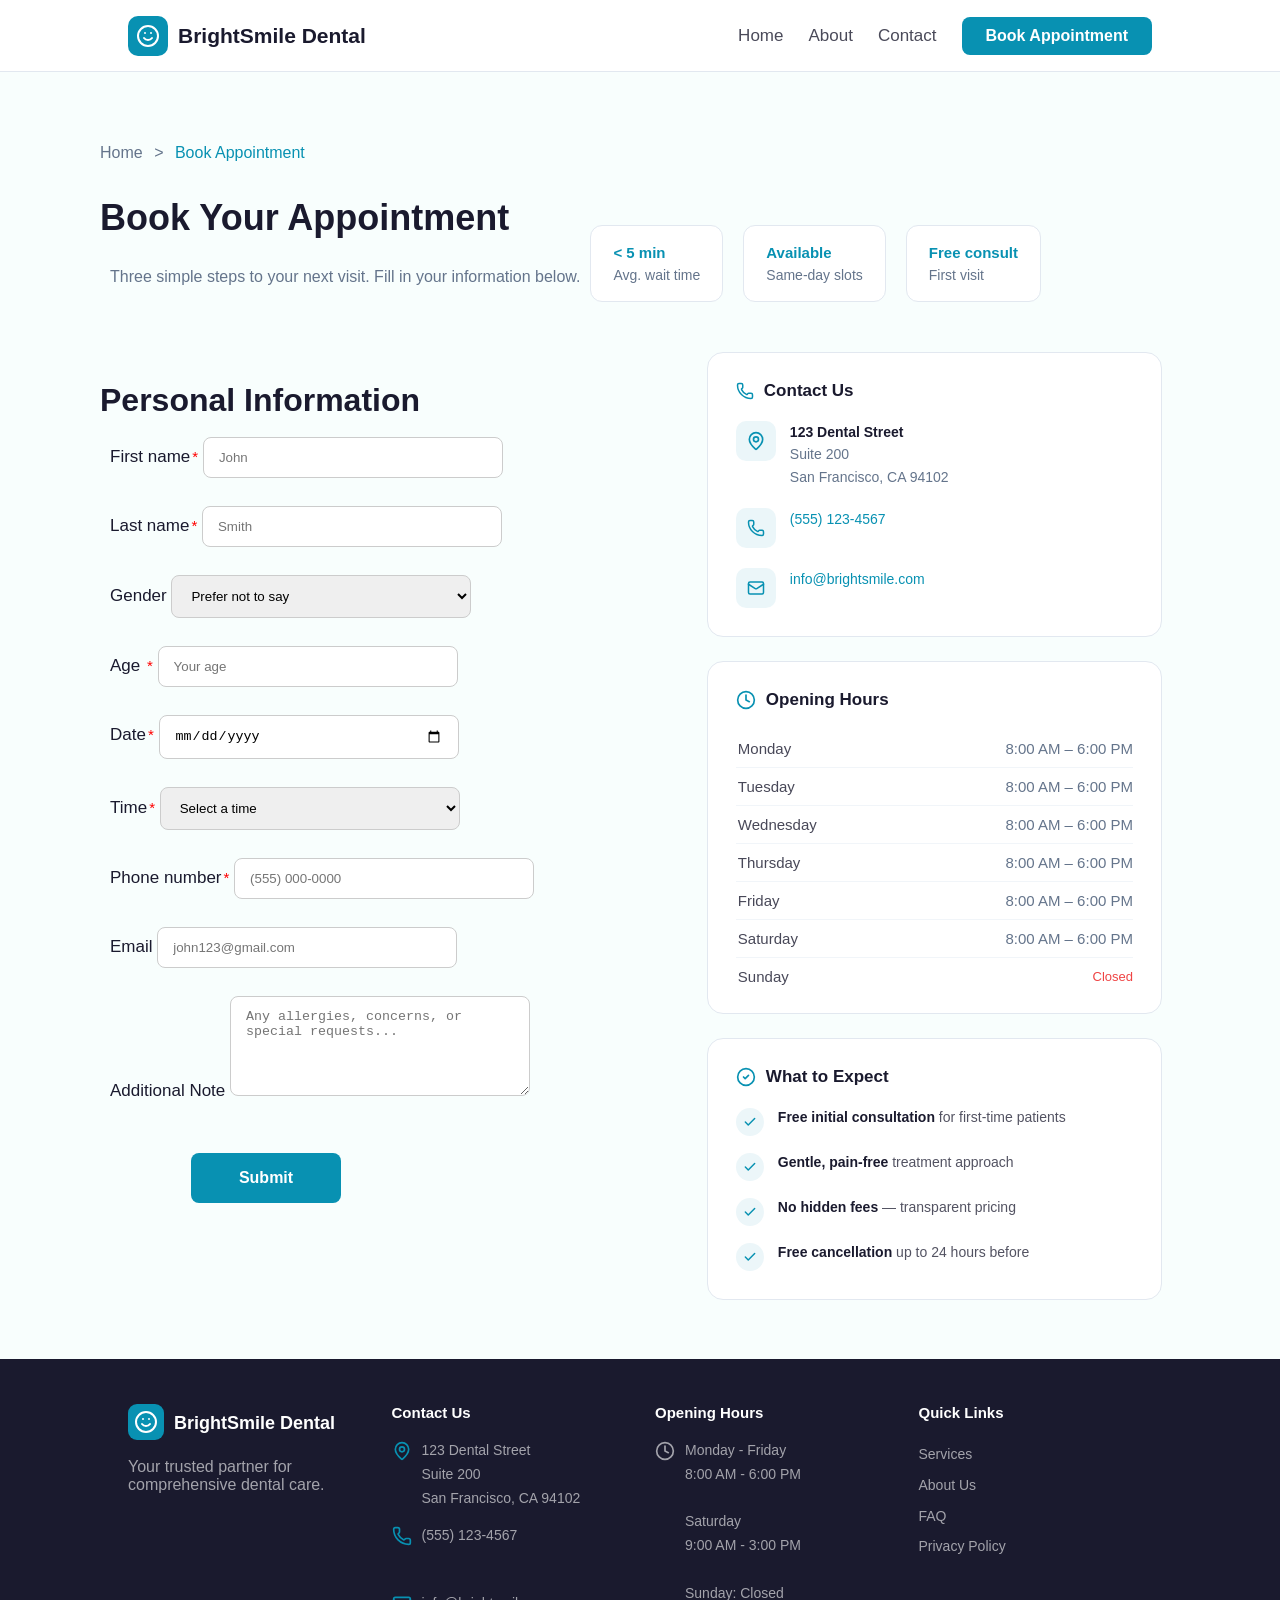
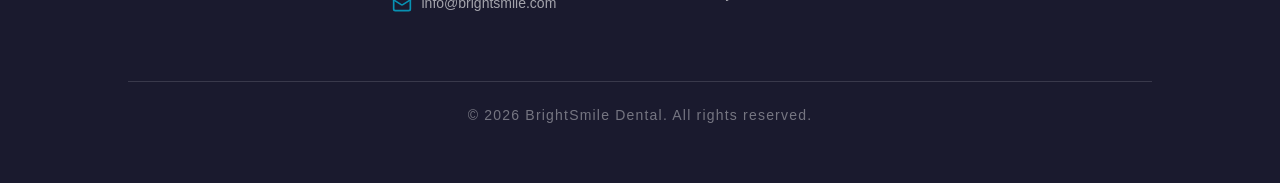
==== booking.html @ d310afef "Update booking.html" ====
<!DOCTYPE html>
<html lang="en">

<head>
    <meta charset="UTF-8">
    <meta name="viewport" content="width=device-width, initial-scale=1.0">
    <title>Dental clinic booking</title>
    <link rel="stylesheet" href="booking.css">
</head>

<body>

    <div class="midsection">
        <nav>
            <div class="bsdi">
                <svg xmlns="http://www.w3.org/2000/svg" viewBox="0 0 24 24" fill="none" stroke="currentColor"
                    stroke-width="2" stroke-linecap="round" stroke-linejoin="round" class="lucide-smile">
                    <circle cx="12" cy="12" r="10" />
                    <path d="M8 14s1.5 2 4 2 4-2 4-2" />
                    <line x1="9" x2="9.01" y1="9" y2="9" />
                    <line x1="15" x2="15.01" y1="9" y2="9" />
                </svg>
                <a href="#" class="bsd">BrightSmile Dental</a>
            </div>
            <button class="hamburger" onclick="toggleMenu()">
                <span></span>
                <span></span>
                <span></span>
            </button>
            <span class="rest" id="navLinks">
                <a href="index.html">Home</a>
                <a href="#footer">About</a>
                <a href="contact.html">Contact</a>
                <a href="booking.html"><button class="ba">Book Appointment</button></a>
            </span>
        </nav>

        <div class="current">
            <a href="index.html">Home</a>
            <span style="font-size: 16px; padding: 0 5px; color: rgba(100, 116, 139, 1);"> ></span>
            <span style="color: rgba(8, 145, 178, 1); font-weight: 500; font-size: 16px;">Book Appointment</span>
        </div>

        <div class="top">
            <div class="topb">
                <h1>Book Your Appointment</h1>
                <p>Three simple steps to your next visit. Fill in your information below.</p>
            </div>
            <div class="benefits">
                <div class="bi">
                    <div class="highlights">
                        < 5 min</div>
                            Avg. wait time
                    </div>
                    <div class="bi">
                        <div class="highlights">Available</div>
                        Same-day slots
                    </div>
                    <div class="bi">
                        <div class="highlights">Free consult</div>
                        First visit
                    </div>
                </div>
            </div>

            <div class="grid">
                <div class="forms">
                    <form action="https://api.web3forms.com/submit" method="POST">
                      <input type="hidden" name="access_key" value="92627dc8-d3bb-4d92-828b-9713c12c6e9e">
                        <h1>Personal Information</h1>
                        <p>
                            <label type="name" for="Name">First name<span style="color: red;">*</span></label>
                            <input type="text" id="Name" name="Name" placeholder="John">
                        </p>
                        <p>
                            <label type="surname" for="surname">Last name<span style="color: red;">*</span></label>
                            <input type="text" id="surname" name="surname" placeholder="Smith">
                        </p>
                        <p><label>Gender</label>
                            <select name="gender">
                                <option value="">Prefer not to say</option>
                                <option value="male">Male</option>
                                <option value="female">Female</option>
                            </select>
                        </p>
                        <p>
                            <label>Age <span style="color: red;">*</span></label>
                            <input type="number" name="age" min="1" max="120" placeholder="Your age">
                        </p>
                        <p>
                            <label for="Date">Date<span style="color: red;">*</span></label>
                            <input type="date" id="date" name="date" placeholder="Daveson">
                        </p>

                        <p>
                            <label for="Time">Time<span style="color: red;">*</span></label>
                            <select id="time" name="time">
                                <option value="" disabled selected>Select a time</option>
                                <option value="08:00">08:00 AM</option>
                                <option value="08:30">08:30 AM</option>
                                <option value="09:00">09:00 AM</option>
                                <option value="09:30">09:30 AM</option>
                                <option value="10:00">10:00 AM</option>
                                <option value="10:30">10:30 AM</option>
                                <option value="11:00">11:00 AM</option>
                                <option value="11:30">11:30 AM</option>
                                <option value="12:00">12:00 PM</option>
                                <option value="12:30">12:30 PM</option>
                                <option value="13:00">01:00 PM</option>
                                <option value="13:30">01:30 PM</option>
                                <option value="14:00">02:00 PM</option>
                                <option value="14:30">02:30 PM</option>
                                <option value="15:00">03:00 PM</option>
                                <option value="15:30">03:30 PM</option>
                                <option value="16:00">04:00 PM</option>
                                <option value="16:30">04:30 PM</option>
                                <option value="17:00">05:00 PM</option>
                                <option value="17:30">05:30 PM</option>
                                <option value="18:00">06:00 PM</option>
                                <option value="18:30">06:30 PM</option>
                            </select>
                        </p>

                        <p>
                            <label type="number" for="number">Phone number<span style="color: red;">*</span></label>
                            <input type="number" id="number" name="number" placeholder="(555) 000-0000">
                        </p>
                        <p>
                            <label type="email" for="email">Email</label>
                            <input type="email" id="email" name="email" placeholder="john123@gmail.com">
                        </p>
                        <p>
                            <label for="Additional" class="additional">Additional Note</label>
                            <textarea name="Message" id="Additional" name="Additional"
                                placeholder="Any allergies, concerns, or special requests..."></textarea>
                        </p>
                        <div class="button-container">
                            <button class="submit">Submit</button>
                        </div>
                    </form>
                </div>
                <div class="sidebar">
                <div class="sidebar-card">
                    <div class="sidebar-title">
                        <svg width="18" height="18" viewBox="0 0 24 24" fill="none" stroke="currentColor"
                                stroke-width="2" stroke-linecap="round" stroke-linejoin="round">
                                <path d="M13.832 16.568a1 1 0 0 0 1.213-.303l.355-.465A2 2 0 0 1 17 15h3a2 2 0 0 1 2 2v3a2 2 0 0 1-2 2A18 18 0 0 1 2 4a2 2 0 0 1 2-2h3a2 2 0 0 1 2 2v3a2 2 0 0 1-.8 1.6l-.468.351a1 1 0 0 0-.292 1.233 14 14 0 0 0 6.392 6.384" />
                            </svg>
                        Contact Us
                    </div>
                    <div class="contact-item">
                        <div class="contact-icon">
                           <svg xmlns="http://www.w3.org/2000/svg" width="20" height="20"
                                viewBox="0 0 24 24" fill="none" stroke="#0891B2" stroke-width="2" stroke-linecap="round"
                                stroke-linejoin="round" class="lucide lucide-map-pin-icon lucide-map-pin">
                                <path
                                    d="M20 10c0 4.993-5.539 10.193-7.399 11.799a1 1 0 0 1-1.202 0C9.539 20.193 4 14.993 4 10a8 8 0 0 1 16 0" />
                                <circle cx="12" cy="10" r="3" />
                            </svg>
                        </div>
                        <div class="contact-text">
                            <strong>123 Dental Street</strong><br>
                            Suite 200<br>
                            San Francisco, CA 94102
                        </div>
                    </div>
                    <div class="contact-item">
                        <div class="contact-icon">
                            <svg width="18" height="18" viewBox="0 0 24 24" fill="none" stroke="currentColor"
                                stroke-width="2" stroke-linecap="round" stroke-linejoin="round">
                                <path d="M13.832 16.568a1 1 0 0 0 1.213-.303l.355-.465A2 2 0 0 1 17 15h3a2 2 0 0 1 2 2v3a2 2 0 0 1-2 2A18 18 0 0 1 2 4a2 2 0 0 1 2-2h3a2 2 0 0 1 2 2v3a2 2 0 0 1-.8 1.6l-.468.351a1 1 0 0 0-.292 1.233 14 14 0 0 0 6.392 6.384" />
                            </svg>
                        </div>
                        <div class="contact-text">
                            <a href="tel:5551234567">(555) 123-4567</a>
                        </div>
                    </div>
                    <div class="contact-item">
                        <div class="contact-icon">
                            <svg width="18" height="18" viewBox="0 0 24 24" fill="none" stroke="currentColor"
                                stroke-width="2" stroke-linecap="round" stroke-linejoin="round">
                                <path d="m22 7-8.991 5.727a2 2 0 0 1-2.009 0L2 7" />
                                <rect x="2" y="4" width="20" height="16" rx="2" />
                            </svg>
                        </div>
                        <div class="contact-text">
                            <a href="mailto:info@brightsmile.com">info@brightsmile.com</a>
                        </div>
                    </div>
                </div>

                    <div class="sidebar-card">
                        <div class="sidebar-title">
                            <svg width="20" height="20" viewBox="0 0 24 24" fill="none" stroke="currentColor"
                                stroke-width="2" stroke-linecap="round" stroke-linejoin="round">
                                <circle cx="12" cy="12" r="10" />
                                <path d="M12 6v6l4 2" />
                            </svg>
                            Opening Hours
                        </div>
                        <div class="hours-row">
                            <span class="hours-day">Monday</span>
                            <span class="hours-time">8:00 AM – 6:00 PM</span>
                        </div>
                        <div class="hours-row">
                            <span class="hours-day">Tuesday</span>
                            <span class="hours-time">8:00 AM – 6:00 PM</span>
                        </div>
                        <div class="hours-row">
                            <span class="hours-day">Wednesday</span>
                            <span class="hours-time">8:00 AM – 6:00 PM</span>
                        </div>
                        <div class="hours-row">
                            <span class="hours-day">Thursday</span>
                            <span class="hours-time">8:00 AM – 6:00 PM</span>
                        </div>
                        <div class="hours-row">
                            <span class="hours-day">Friday</span>
                            <span class="hours-time">8:00 AM – 6:00 PM</span>
                        </div>
                        <div class="hours-row">
                            <span class="hours-day">Saturday</span>
                            <span class="hours-time">8:00 AM – 6:00 PM</span>
                        </div>
                        <div class="hours-row">
                            <span class="hours-day">Sunday</span>
                            <span class="hours-closed">Closed</span>
                        </div>
                    </div>
                    <div class="sidebar-card">
                        <div class="sidebar-title">
                            <svg width="20" height="20" viewBox="0 0 24 24" fill="none" stroke="currentColor"
                                stroke-width="2" stroke-linecap="round" stroke-linejoin="round">
                                <path d="M12 22c5.523 0 10-4.477 10-10S17.523 2 12 2 2 6.477 2 12s4.477 10 10 10z" />
                                <path d="m9 12 2 2 4-4" />
                            </svg>
                            What to Expect
                        </div>
                        <div class="expect-item">
                            <div class="expect-icon">
                                <svg width="14" height="14" viewBox="0 0 24 24" fill="none" stroke="currentColor"
                                    stroke-width="2.5" stroke-linecap="round" stroke-linejoin="round">
                                    <path d="M20 6 9 17l-5-5" />
                                </svg>
                            </div>
                            <span class="expect-text"><strong>Free initial consultation</strong> for first-time
                                patients</span>
                        </div>
                        <div class="expect-item">
                            <div class="expect-icon">
                                <svg width="14" height="14" viewBox="0 0 24 24" fill="none" stroke="currentColor"
                                    stroke-width="2.5" stroke-linecap="round" stroke-linejoin="round">
                                    <path d="M20 6 9 17l-5-5" />
                                </svg>
                            </div>
                            <span class="expect-text"><strong>Gentle, pain-free</strong> treatment approach</span>
                        </div>
                        <div class="expect-item">
                            <div class="expect-icon">
                                <svg width="14" height="14" viewBox="0 0 24 24" fill="none" stroke="currentColor"
                                    stroke-width="2.5" stroke-linecap="round" stroke-linejoin="round">
                                    <path d="M20 6 9 17l-5-5" />
                                </svg>
                            </div>
                            <span class="expect-text"><strong>No hidden fees</strong> — transparent pricing</span>
                        </div>
                        <div class="expect-item">
                            <div class="expect-icon">
                                <svg width="14" height="14" viewBox="0 0 24 24" fill="none" stroke="currentColor"
                                    stroke-width="2.5" stroke-linecap="round" stroke-linejoin="round">
                                    <path d="M20 6 9 17l-5-5" />
                                </svg>
                            </div>
                            <span class="expect-text"><strong>Free cancellation</strong> up to 24 hours
                                before</span>
                        </div>
                    </div>
                </div>
            </div>
        </div>
    </div>

      <div class="footer">

        <div class="footers">
            <div class="f1">
                <div class="footern">
                    <div class="footern1"><svg xmlns="http://www.w3.org/2000/svg" viewBox="0 0 24 24" fill="none" stroke="currentColor"
                    stroke-width="2" stroke-linecap="round" stroke-linejoin="round"
                    class="lucide lucide-smile-icon lucide-smile">
                    <circle cx="12" cy="12" r="10" />
                    <path d="M8 14s1.5 2 4 2 4-2 4-2" />
                    <line x1="9" x2="9.01" y1="9" y2="9" />
                    <line x1="15" x2="15.01" y1="9" y2="9" />
                </svg></div>
                    <div class="footern2">BrightSmile Dental</div>
                </div>
                Your trusted partner for comprehensive dental care.
            </div>
            <div class="f2">
                <div class="hfooter">Contact Us</div>
                <div class="fd">

                    <div class="map">
                        <div class="iconf"><svg xmlns="http://www.w3.org/2000/svg" width="20" height="20" viewBox="0 0 24 24" fill="none" stroke="#0891B2" stroke-width="2" stroke-linecap="round" stroke-linejoin="round" class="lucide lucide-map-pin-icon lucide-map-pin"><path d="M20 10c0 4.993-5.539 10.193-7.399 11.799a1 1 0 0 1-1.202 0C9.539 20.193 4 14.993 4 10a8 8 0 0 1 16 0"/><circle cx="12" cy="10" r="3"/></svg></div>
                        123 Dental Street <br>
                        Suite 200 <br>
                        San Francisco, CA 94102
                    </div>
                    <div class="phone">
                        <div class="iphone"><svg xmlns="http://www.w3.org/2000/svg" width="20" height="20" viewBox="0 0 24 24" fill="none" stroke="#0891B2" stroke-width="2" stroke-linecap="round" stroke-linejoin="round" class="lucide lucide-phone-icon lucide-phone"><path d="M13.832 16.568a1 1 0 0 0 1.213-.303l.355-.465A2 2 0 0 1 17 15h3a2 2 0 0 1 2 2v3a2 2 0 0 1-2 2A18 18 0 0 1 2 4a2 2 0 0 1 2-2h3a2 2 0 0 1 2 2v3a2 2 0 0 1-.8 1.6l-.468.351a1 1 0 0 0-.292 1.233 14 14 0 0 0 6.392 6.384"/></svg></div>
                        (555) 123-4567 </div>
                    <br>
                    <div class="mail">
                        <div class="imail"><svg xmlns="http://www.w3.org/2000/svg" width="20" height="20" viewBox="0 0 24 24" fill="none" stroke="#0891B2" stroke-width="2" stroke-linecap="round" stroke-linejoin="round" class="lucide lucide-mail-icon lucide-mail"><path d="m22 7-8.991 5.727a2 2 0 0 1-2.009 0L2 7"/><rect x="2" y="4" width="20" height="16" rx="2"/></svg></div>
                        info@brightsmile.com</div>
                </div>
            </div>
            <div class="f3">
                <div class="hfooter">Opening Hours</div>
                <div class="fd">
                    <div class="clock">
                        <div class="iclock"><svg xmlns="http://www.w3.org/2000/svg" width="20" height="20" viewBox="0 0 24 24" fill="none" stroke="currentColor" stroke-width="2" stroke-linecap="round" stroke-linejoin="round" class="lucide lucide-clock-icon lucide-clock"><circle cx="12" cy="12" r="10"/><path d="M12 6v6l4 2"/></svg></div>
                        Monday - Friday <br>
                        8:00 AM - 6:00 PM <br>
                        <br>
                        Saturday <br>
                        9:00 AM - 3:00 PM <br>
                        <br>
                        Sunday: Closed
                    </div>
                </div>
            </div>
            <div class="f4">
                <div class="hfooterd">Quick Links</div>
                <div class="fdd">
                    Services <br>
                    About Us <br>
                    FAQ <br>
                    Privacy Policy <br>
                </div>
            </div>
        </div>
        <div class="separate">© 2026 BrightSmile Dental. All rights reserved.</div>
    </div>
</body>
<script src="booking.js"></script>

</html>
---- booking.css ----
* {
    margin: 0;
    padding: 0;
    box-sizing: border-box;
}
html{
    scroll-behavior: smooth;
}
body {
    background-color: #F8FEFD;
    font-family: -apple-system, BlinkMacSystemFont, 'Segoe UI', Roboto, 'Helvetica Neue', Arial, sans-serif;
    color: rgba(26, 26, 46, 1);
}

nav {
    position: fixed;
    left: 0;
    right: 0;
    top: 0;
    z-index: 100;
    display: flex;
    justify-content: space-between;
    align-items: center;
    height: 8vh;
    min-height: 64px;
    padding: 10px 10%;
    background-color: white;
    border-bottom: 1px solid #E2E8F0;
}

nav a {
    text-decoration: none;
    color: rgba(26, 26, 46, 0.793);
    font-weight: 400;
}

.bsdi {
    display: flex;
    align-items: center;
    gap: 10px;
}

.bsd {
    font-size: 21px;
    font-weight: bold;
    color: rgba(26, 26, 46, 1);
}

.lucide-smile {
    background-color: rgba(8, 145, 178, 1);
    color: white;
    height: 40px;
    width: 40px;
    padding: 8px;
    border-radius: 25%;
    flex-shrink: 0;
}

.rest {
    display: flex;
    align-items: center;
    gap: 25px;
    font-size: 17px;
}


.ba {
    background-color: rgba(8, 145, 178, 1);
    color: white;
    border: none;
    border-radius: 8px;
    font-size: 16px;
    padding: 10px 24px;
    font-weight: 550;
    cursor: pointer;
    display: flex;
    align-items: center;
}

.hamburger {
    display: none;
    flex-direction: column;
    gap: 5px;
    background: none;
    border: none;
    cursor: pointer;
    padding: 4px;
}

.hamburger span {
    display: block;
    width: 24px;
    height: 2px;
    background: rgba(26, 26, 46, 0.793);
    border-radius: 2px;
}

.midsection {
    padding-left: 100px;
    padding-top: 16vh;
}

.current {
    padding-bottom: 35px;
}

.current a {
    color: rgba(100, 116, 139, 1);
    text-decoration: none;
    font-size: 16px;
}


.topb h1 {
    font-size: 36px;
    color: rgba(26, 26, 46, 1);
    padding-bottom: 15px;
    font-weight: 700;
}
.top{
    display: flex;
    flex-direction: row;
    padding-right: 100px;
    padding-bottom: 50px;
}
.topb p {
    color: rgba(100, 116, 139, 1);
    font-size: 16px;
    line-height: 1.6;
}

.benefits {
    display: flex;
    gap: 20px;
    margin-top: 28px;
}

.bi {
    display: flex;
    flex-direction: column;
    gap: 6px;
    color: rgba(100, 116, 139, 1);
    font-size: 14px;
    padding: 18px 22px;
    background: white;
    border: 1px solid #E2E8F0;
    border-radius: 12px;
}

.highlights {
    color: rgba(8, 145, 178, 1);
    font-weight: 700;
    font-size: 15px;
}


.sidebar {
    display: flex;
    flex-direction: column;
    gap: 24px;
}

.sidebar-card {
    background: white;
    border: 1px solid #E2E8F0;
    border-radius: 16px;
    padding: 28px;
}

.sidebar-title {
    font-size: 17px;
    font-weight: 600;
    color: rgba(26, 26, 46, 1);
    margin-bottom: 20px;
    display: flex;
    align-items: center;
    gap: 10px;
}

.sidebar-title svg {
    color: rgba(8, 145, 178, 1);
    flex-shrink: 0;
}

.contact-item {
    display: flex;
    gap: 14px;
    align-items: flex-start;
    margin-bottom: 20px;
}

.contact-item:last-child {
    margin-bottom: 0;
}

.contact-icon {
    width: 40px;
    height: 40px;
    border-radius: 10px;
    background: rgba(8, 145, 178, 0.08);
    display: flex;
    align-items: center;
    justify-content: center;
    flex-shrink: 0;
    color: rgba(8, 145, 178, 1);
}

.contact-text {
    font-size: 14px;
    color: rgba(100, 116, 139, 1);
    line-height: 1.6;
}

.contact-text strong {
    color: rgba(26, 26, 46, 1);
    font-weight: 600;
    font-size: 14px;
}

.contact-text a {
    color: rgba(8, 145, 178, 1);
    text-decoration: none;
    font-weight: 500;
}

.hours-row {
    display: flex;
    justify-content: space-between;
    align-items: center;
    padding: 10px 0;
    border-bottom: 1px solid #F1F5F9;
    font-size: 14px;
}

.hours-row:last-child {
    border-bottom: none;
    padding-bottom: 0;
}

.hours-row:first-child {
    padding-top: 0;
}

.hours-day {
    color: rgba(26, 26, 46, 0.8);
    font-weight: 500;
}

.hours-time {
    color: rgba(100, 116, 139, 1);
}

.hours-closed {
    color: #ef4444;
    font-weight: 500;
    font-size: 13px;
}

.expect-item {
    display: flex;
    gap: 12px;
    align-items: flex-start;
    margin-bottom: 16px;
}

.expect-item:last-child {
    margin-bottom: 0;
}

.expect-icon {
    width: 28px;
    height: 28px;
    border-radius: 50%;
    background: rgba(8, 145, 178, 0.08);
    display: flex;
    align-items: center;
    justify-content: center;
    flex-shrink: 0;
    margin-top: 1px;
}

.expect-icon svg {
    color: rgba(8, 145, 178, 1);
}

.expect-text {
    font-size: 14px;
    color: rgba(26, 26, 46, 0.75);
    line-height: 1.5;
}

.expect-text strong {
    color: rgba(26, 26, 46, 1);
    font-weight: 600;
}

.footer {
    background-color: rgba(26, 26, 46, 1);
    margin-top: 0px;
}

.footers {
    display: grid;
    grid-template-columns: 1fr 1fr 1fr 1fr;
    color: rgba(255, 255, 255, 0.6);
    padding: 3.5% 10%;
    gap: 30px;
}

.footern {
    display: flex;
    flex-direction: row;
    align-items: center;
    gap: 10px;
    margin-bottom: 14px;
}

.footern .lucide-smile {
    width: 36px;
    height: 36px;
    padding: 6px;
}

.footern2 {
    font-size: 18px;
    font-weight: bold;
    color: white;
}

.f1 p {
    font-size: 14px;
    line-height: 1.6;
    margin-top: 4px;
}

.hfooter {
    font-size: 15px;
    font-weight: 600;
    color: white;
    margin-bottom: 18px;
}

.hfooterd {
    font-size: 15px;
    font-weight: 600;
    color: white;
    margin-bottom: 18px;
}

.fd {
    font-size: 14px;
    line-height: 1.7;
}

.map,
.phone,
.mail,
.clock {
    display: flex;
    gap: 10px;
    align-items: flex-start;
    margin-bottom: 14px;
}

.iconf,
.iphone,
.imail,
.iclock {
    margin-top: 2px;
}

.fdd {
    font-size: 14px;
    line-height: 2.2;
}

.fdd a {
    color: rgba(255, 255, 255, 0.6);
    text-decoration: none;
    transition: color 0.2s;
}

.fdd a:hover {
    color: rgba(8, 145, 178, 1);
}

.separate {
    text-align: center;
    color: rgba(255, 255, 255, 0.4);
    margin: 0px 10%;
    border-top: 1px solid rgba(255, 255, 255, 0.138);
    padding-top: 25px;
    padding-bottom: 60px;
    letter-spacing: 1.2px;
    font-size: 14px;
}

.forms {
    padding-top: 5%;
}
p{
    padding: 10px;
    font-size: 17px;
}
/* This targets all the text, date, time, and email boxes */
input[type="text"], 
input[type="date"], 
input[type="time"], 
input[type="number"], 
input[type="email"], 
textarea {
    width: 100%;           /* Makes the boxes stretch to the container width */
    max-width: 300px;      /* Stops them from getting TOO wide on big screens */
    padding: 12px 15px;    /* Adds space inside: 12px top/bottom, 15px left/right */
    margin-top: 8px;       /* Adds a little space between the label and the box */
    border: 1px solid #ccc;
    border-radius: 8px;    /* Gives those nice soft rounded corners */
    box-sizing: border-box; /* Crucial: keeps padding from breaking the width */
}

/* Specific styling for the textarea to give it more height */
textarea {
    min-height: 100px;
    resize: vertical;      /* Allows the user to only pull it down, not sideways */
}
.grid {
    padding-right: 10%;
    display: grid;
    grid-template-columns: 2fr 1.5fr;
    padding-bottom: 5%;
}
select{
    width: 100%;           /* Makes the boxes stretch to the container width */
    max-width: 300px;      /* Stops them from getting TOO wide on big screens */
    padding: 12px 15px;    /* Adds space inside: 12px top/bottom, 15px left/right */
    margin-top: 8px;       /* Adds a little space between the label and the box */
    border: 1px solid #ccc;
    border-radius: 8px;    /* Gives those nice soft rounded corners */
    box-sizing: border-box;    
}
span {
    display: inline;       /* This is the default, but ensures it never breaks */
    margin-left: 2px;      /* Adds a tiny gap between the name and the red star */
    font-size: 15px;
}
/* for phone .button-container{
    display: flex;
    justify-content: center;
} */
.button-container{
    margin-left: 15%;
    margin-top: 7%;
    display: flex;
    align-items: center;
    padding-bottom: 30px;

}
.submit{
    width: 150px;
    height: 50px;
    background-color: rgba(8, 145, 178, 1);
    color: white;
    border: none;
    border-radius: 8px;
    font-size: 16px;
    padding: 10px 24px;
    font-weight: 550;
    cursor: pointer;
}
.success-message{
    display: none;
    position: absolute;
    top: 8vh;
    left: 0;
    right: 0;
    height: 14vh;
    background-color: #0891B2;
    padding-left: 10%;
    padding-top: 1.1%;
    font-size: 23px;
    color: rgb(255, 255, 255);
    font-weight: 600;
    line-height: 1.6;
    word-spacing: 1.4;
}
@media (max-width: 1100px) {
    .booking-grid {
        grid-template-columns: 1fr;
        padding-right: 40px;
    }

    .sidebar {
        display: grid;
        grid-template-columns: 1fr 1fr;
    }

    .midsection {
        padding-left: 40px;
    }

    .top {
        padding-right: 40px;
    }
    .grid{
        grid-template-columns: 1fr;
    }
    .top{
        display: flex;
        flex-direction: column;
        padding-bottom: 20px;
    }
}

@media (max-width: 768px) {
    .hamburger {
        display: flex;
    }

    .rest {
        display: none;
        position: absolute;
        top: 8vh;
        left: 0;
        right: 0;
        background: white;
        flex-direction: column;
        padding: 20px;
        border-bottom: 1px solid #E2E8F0;
        box-shadow: 0 4px 12px rgba(0, 0, 0, 0.05);
        gap: 16px;
    }

    .rest.open {
        display: flex;
    }

    .midsection {
        padding-left: 20px;
        padding-top: 12vh;
    }

    .top {
        padding-right: 20px;
    }

    .topb h1 {
        font-size: 26px;
    }

    .benefits {
        flex-direction: column;
    }

    .form-card {
        padding: 24px;
    }

    .sidebar {
        grid-template-columns: 1fr;
    }

    .footers {
        grid-template-columns: 1fr 1fr;
        padding: 8% 6%;
    }

    .step-label {
        display: none;
    }

    .step-line {
        margin: 0 8px;
    }
}

@media (max-width: 480px) {
    nav {
        padding: 10px 5%;
    }

    .bsd {
        font-size: 17px;
    }

    .footers {
        grid-template-columns: 1fr;
    }
}
@media (max-width: 374px) {
    .midsection {
        padding-top: 25vh;
    }
}
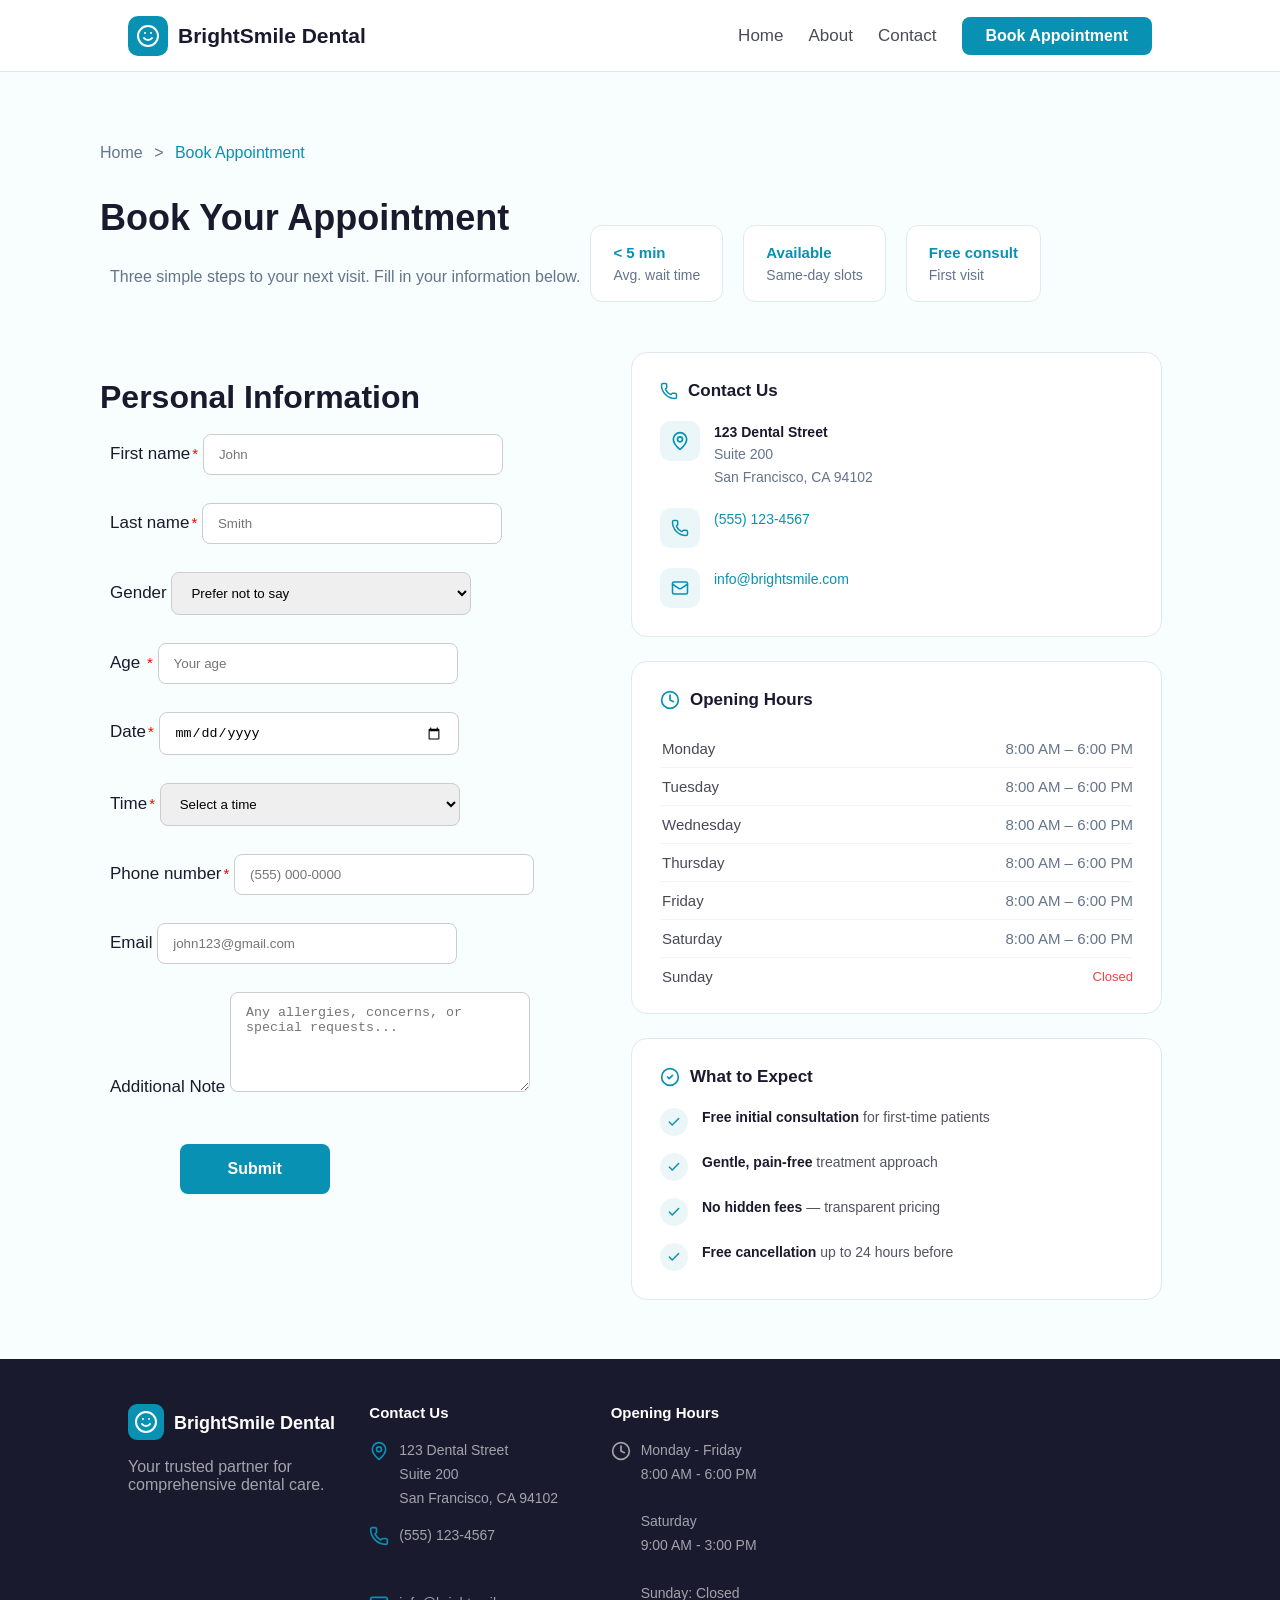
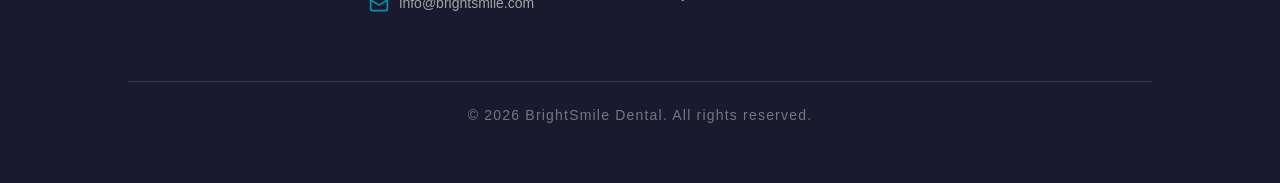
==== commit 82bc8130: "Update booking.html" ====
--- a/booking.html
+++ b/booking.html
@@ -331,14 +331,10 @@
                     </div>
                 </div>
             </div>
-            <div class="f4">
-                <div class="hfooterd">Quick Links</div>
-                <div class="fdd">
-                    Services <br>
-                    About Us <br>
-                    FAQ <br>
-                    Privacy Policy <br>
-                </div>
+            <div class="maps"><iframe
+                    src="https://www.google.com/maps/embed?pb=!1m18!1m12!1m3!1d3153.3338748750325!2d-122.4278669857624!3d37.78221459071182!2m3!1f0!2f0!3f0!3m2!1i1024!2i768!4f13.1!3m3!1m2!1s0x808580bd0b7fae2d%3A0xaad16049ae0b1ed!2sJefferson%20Square%20Park!5e0!3m2!1sen!2sbd!4v1777273277188!5m2!1sen!2sbd"
+                    style="border:0;" allowfullscreen="" loading="lazy"
+                    referrerpolicy="no-referrer-when-downgrade"></iframe>
             </div>
         </div>
         <div class="separate">© 2026 BrightSmile Dental. All rights reserved.</div>
--- a/booking.css
+++ b/booking.css
@@ -409,13 +409,13 @@
 input[type="number"], 
 input[type="email"], 
 textarea {
-    width: 100%;           /* Makes the boxes stretch to the container width */
-    max-width: 300px;      /* Stops them from getting TOO wide on big screens */
-    padding: 12px 15px;    /* Adds space inside: 12px top/bottom, 15px left/right */
-    margin-top: 8px;       /* Adds a little space between the label and the box */
+    width: 100%;     
+    max-width: 300px;      
+    padding: 12px 15px;    
+    margin-top: 8px;      
     border: 1px solid #ccc;
-    border-radius: 8px;    /* Gives those nice soft rounded corners */
-    box-sizing: border-box; /* Crucial: keeps padding from breaking the width */
+    border-radius: 8px;    
+    box-sizing: border-box;
 }
 
 /* Specific styling for the textarea to give it more height */
@@ -426,21 +426,21 @@
 .grid {
     padding-right: 10%;
     display: grid;
-    grid-template-columns: 2fr 1.5fr;
+    grid-template-columns: 2fr 2fr;
     padding-bottom: 5%;
 }
 select{
-    width: 100%;           /* Makes the boxes stretch to the container width */
-    max-width: 300px;      /* Stops them from getting TOO wide on big screens */
-    padding: 12px 15px;    /* Adds space inside: 12px top/bottom, 15px left/right */
-    margin-top: 8px;       /* Adds a little space between the label and the box */
+    width: 100%;           
+    max-width: 300px;      
+    padding: 12px 15px;    
+    margin-top: 8px;       
     border: 1px solid #ccc;
-    border-radius: 8px;    /* Gives those nice soft rounded corners */
+    border-radius: 8px;   
     box-sizing: border-box;    
 }
 span {
-    display: inline;       /* This is the default, but ensures it never breaks */
-    margin-left: 2px;      /* Adds a tiny gap between the name and the red star */
+    display: inline;       
+    margin-left: 2px;     
     font-size: 15px;
 }
 /* for phone .button-container{
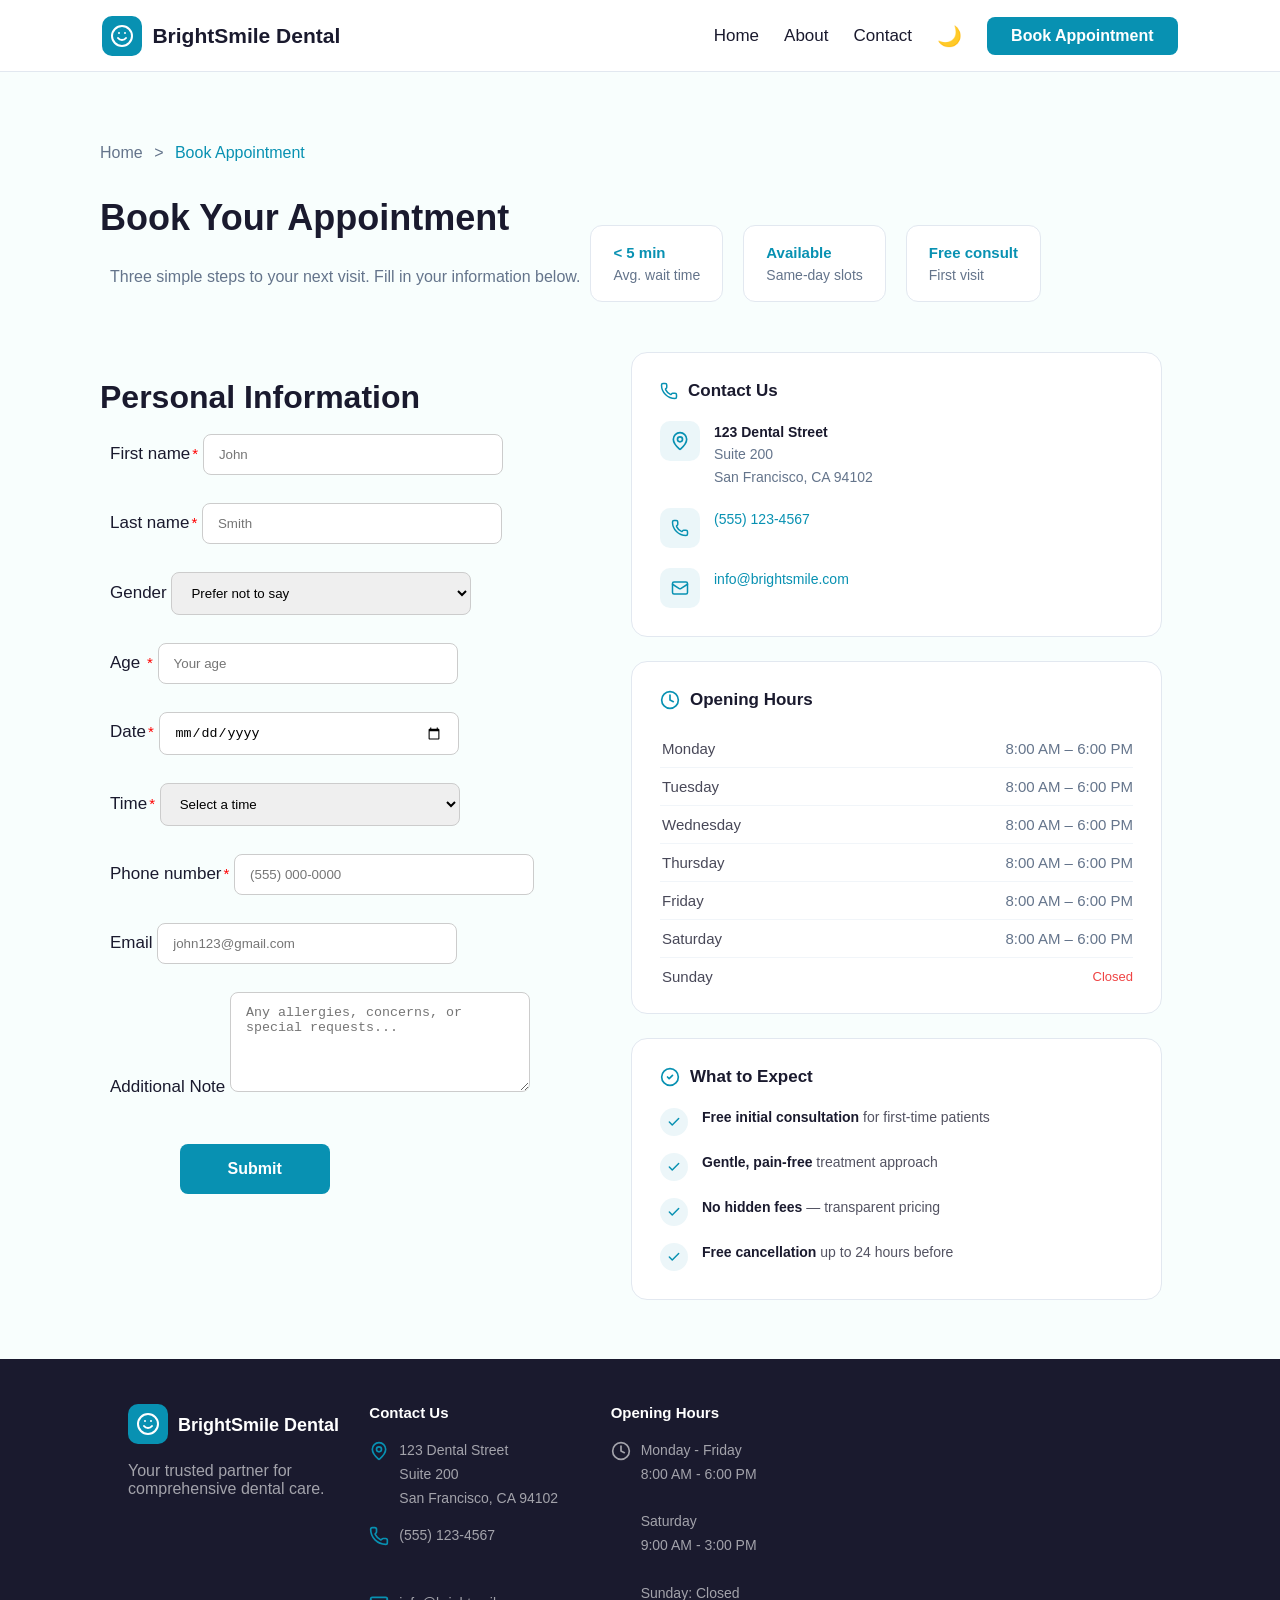
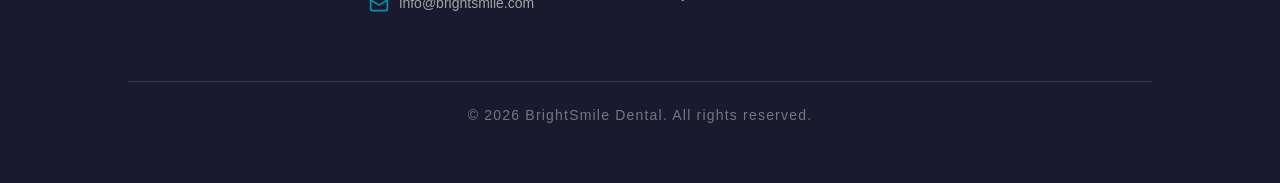
==== commit b44921a6: "Add files via upload" ====
--- a/booking.html
+++ b/booking.html
@@ -14,7 +14,8 @@
         <nav>
             <div class="bsdi">
                 <svg xmlns="http://www.w3.org/2000/svg" viewBox="0 0 24 24" fill="none" stroke="currentColor"
-                    stroke-width="2" stroke-linecap="round" stroke-linejoin="round" class="lucide-smile">
+                    stroke-width="2" stroke-linecap="round" stroke-linejoin="round"
+                    class="lucide lucide-smile-icon lucide-smile">
                     <circle cx="12" cy="12" r="10" />
                     <path d="M8 14s1.5 2 4 2 4-2 4-2" />
                     <line x1="9" x2="9.01" y1="9" y2="9" />
@@ -22,16 +23,20 @@
                 </svg>
                 <a href="#" class="bsd">BrightSmile Dental</a>
             </div>
-            <button class="hamburger" onclick="toggleMenu()">
-                <span></span>
-                <span></span>
-                <span></span>
-            </button>
-            <span class="rest" id="navLinks">
-                <a href="index.html">Home</a>
-                <a href="#footer">About</a>
-                <a href="contact.html">Contact</a>
-                <a href="booking.html"><button class="ba">Book Appointment</button></a>
+            <div class="nightmode">
+                <button class="moonphn" id="moonphn">🌙</button>
+                <button class="hamburger" onclick="toggleMenu()">
+                    <span></span>
+                    <span></span>
+                    <span></span>
+                </button>
+            </div>
+            <span class="rest">
+                <a href="index.html" class="home">Home</a>
+                <a href="#footer" class="about">About</a>
+                <a href="contact.html" class="contact">Contact</a>
+                <button id="darkToggle" class="moon" style="border: none; background:none; font-size: 20px;">🌙</button>
+                <a href="booking.html"><button class="ba" style="margin-top: 0%;">Book Appointment</button></a>
             </span>
         </nav>
 
@@ -342,4 +347,4 @@
 </body>
 <script src="booking.js"></script>
 
-</html>
+</html>
--- a/booking.css
+++ b/booking.css
@@ -1,3 +1,29 @@
+:root {
+    --bg-body: #F8FEFD;
+    --bg-nav: white;
+    --bg-bsd: rgba(26, 26, 46, 1);
+    --bg-rest: rgba(26, 26, 46, 0.793);
+    --bg-hamburger: rgba(26, 26, 46, 0.8);
+    --bg-rest: white;
+    --bd-nav: 1px solid #E2E8F0;
+    --bg-title: #1a1a2e;
+    --bg-forms:#1a1a2e;
+    --bg-h1:rgba(26, 26, 46, 1);
+}
+
+body.dark {
+    --bg-body: #182D40;
+    --bg-nav: rgba(15, 23, 42, 1);
+    --bg-bsd: white;
+    --bg-rest: white;
+    --bg-hamburger: white;
+    --bg-rest: rgba(15, 23, 42, 1);
+    --bd-nav: 1px solid #111a30;
+    --bg-title: white;
+    --bg-forms:white;
+    --bg-h1:rgb(208, 208, 208);
+}
+
 * {
     margin: 0;
     padding: 0;
@@ -7,7 +33,7 @@
     scroll-behavior: smooth;
 }
 body {
-    background-color: #F8FEFD;
+    background-color: var(--bg-body);
     font-family: -apple-system, BlinkMacSystemFont, 'Segoe UI', Roboto, 'Helvetica Neue', Arial, sans-serif;
     color: rgba(26, 26, 46, 1);
 }
@@ -22,16 +48,9 @@
     justify-content: space-between;
     align-items: center;
     height: 8vh;
-    min-height: 64px;
-    padding: 10px 10%;
-    background-color: white;
-    border-bottom: 1px solid #E2E8F0;
-}
-
-nav a {
-    text-decoration: none;
-    color: rgba(26, 26, 46, 0.793);
-    font-weight: 400;
+    padding: 10px 8%;
+    background-color: var(--bg-nav);
+    border-bottom: var(--bd-nav);
 }
 
 .bsdi {
@@ -43,10 +62,11 @@
 .bsd {
     font-size: 21px;
     font-weight: bold;
-    color: rgba(26, 26, 46, 1);
-}
-
-.lucide-smile {
+    color: var(--bg-bsd);
+    text-decoration: none;
+}
+
+.lucide.lucide-smile-icon.lucide-smile {
     background-color: rgba(8, 145, 178, 1);
     color: white;
     height: 40px;
@@ -63,6 +83,16 @@
     font-size: 17px;
 }
 
+.rest a {
+    text-decoration: none;
+    color: var(--bg-title);
+    font-weight: 400;
+    transition: color 0.3s ease;
+}
+
+.rest a:hover {
+    color: rgba(8, 145, 178, 1);
+}
 
 .ba {
     background-color: rgba(8, 145, 178, 1);
@@ -75,24 +105,39 @@
     cursor: pointer;
     display: flex;
     align-items: center;
+    white-space: nowrap;
+    transition: background-color 0.3s ease;
+}
+
+.ba:hover {
+    background-color: rgba(6, 120, 150, 1);
+}
+
+.ba a {
+    text-decoration: none;
+    color: white;
 }
 
 .hamburger {
     display: none;
     flex-direction: column;
-    gap: 5px;
     background: none;
     border: none;
     cursor: pointer;
-    padding: 4px;
+    padding: 5px;
+    gap: 6px;
 }
 
 .hamburger span {
-    display: block;
-    width: 24px;
-    height: 2px;
-    background: rgba(26, 26, 46, 0.793);
+    background-color: var(--bg-hamburger);
+    width: 25px;
+    height: 3px;
     border-radius: 2px;
+    transition: all 0.3s ease;
+}
+
+.moonphn {
+    display: none;
 }
 
 .midsection {
@@ -113,7 +158,7 @@
 
 .topb h1 {
     font-size: 36px;
-    color: rgba(26, 26, 46, 1);
+    color: var(--bg-h1);
     padding-bottom: 15px;
     font-weight: 700;
 }
@@ -320,7 +365,13 @@
     height: 36px;
     padding: 6px;
 }
-
+.maps{
+    width: 100%;
+}
+iframe{
+    height: 100%;
+    border-radius: 25px;
+}
 .footern2 {
     font-size: 18px;
     font-weight: bold;
@@ -397,10 +448,12 @@
 
 .forms {
     padding-top: 5%;
+    color: var(--bg-forms);
 }
 p{
     padding: 10px;
     font-size: 17px;
+    color: var(--bg-h1);
 }
 /* This targets all the text, date, time, and email boxes */
 input[type="text"], 
@@ -509,6 +562,9 @@
         flex-direction: column;
         padding-bottom: 20px;
     }
+    iframe{
+        height: 250px;
+    }
 }
 
 @media (max-width: 768px) {
@@ -529,10 +585,21 @@
         box-shadow: 0 4px 12px rgba(0, 0, 0, 0.05);
         gap: 16px;
     }
-
     .rest.open {
         display: flex;
-    }
+        flex-direction: column;
+        position: absolute;
+        top: calc(8vh);
+        left: 0;
+        right: 0;
+        background-color:var(--bg-rest);
+        padding: 20px 5%;
+        gap: 15px;
+        border-bottom: 1px solid #E2E8F0;
+        box-shadow: 0 10px 15px -3px rgba(0, 0, 0, 0.1);
+        z-index: 99;
+    }
+
 
     .midsection {
         padding-left: 20px;
@@ -571,6 +638,19 @@
     .step-line {
         margin: 0 8px;
     }
+    .moon{
+        display: none;
+    }
+    .moonphn{
+        display: block;
+        background: none;
+        border: none;
+    }
+    .nightmode{
+        display: flex;
+        flex-direction: row;
+        gap: 20px;
+    }
 }
 
 @media (max-width: 480px) {
@@ -590,4 +670,4 @@
     .midsection {
         padding-top: 25vh;
     }
-}
+}
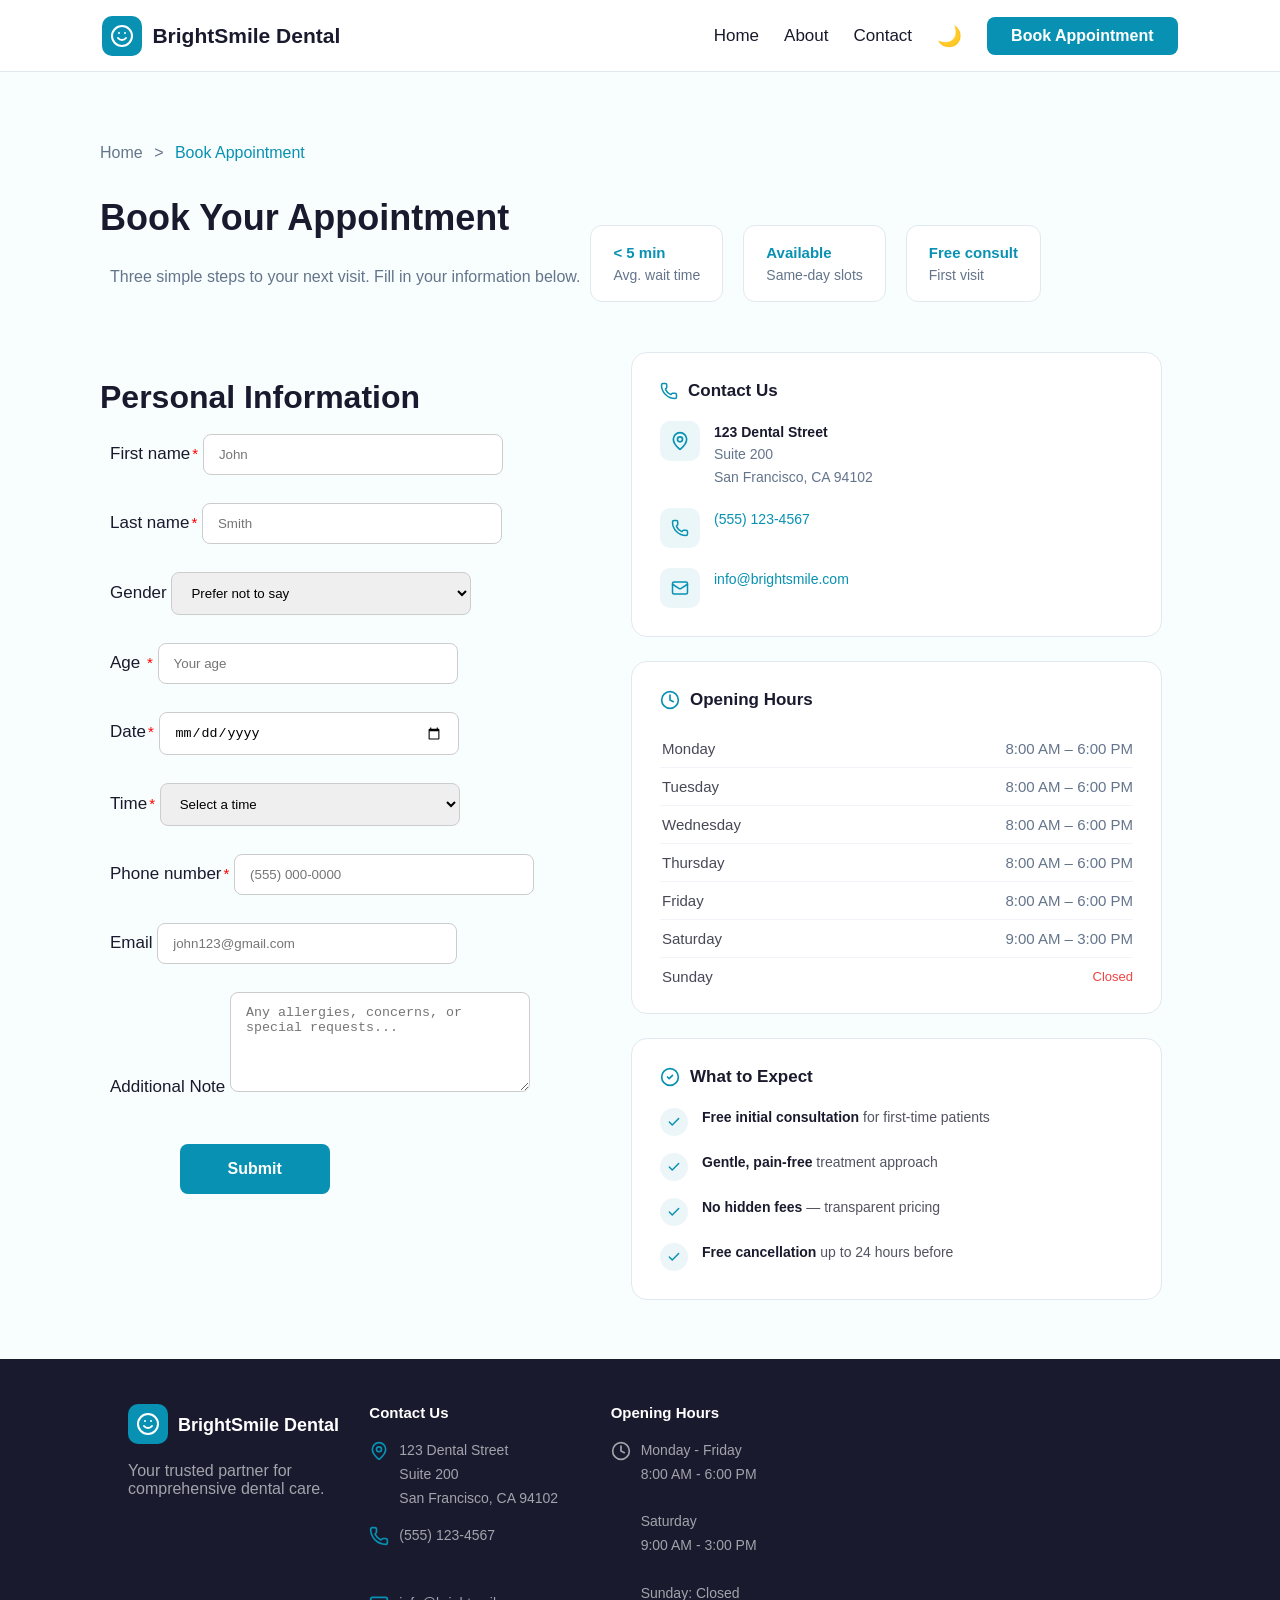
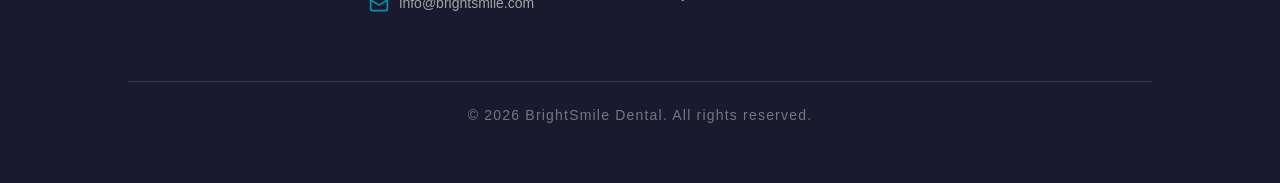
==== commit 8462cebf: "timing contradiction fixed" ====
--- a/booking.html
+++ b/booking.html
@@ -225,7 +225,7 @@
                         </div>
                         <div class="hours-row">
                             <span class="hours-day">Saturday</span>
-                            <span class="hours-time">8:00 AM – 6:00 PM</span>
+                            <span class="hours-time">9:00 AM – 3:00 PM</span>
                         </div>
                         <div class="hours-row">
                             <span class="hours-day">Sunday</span>
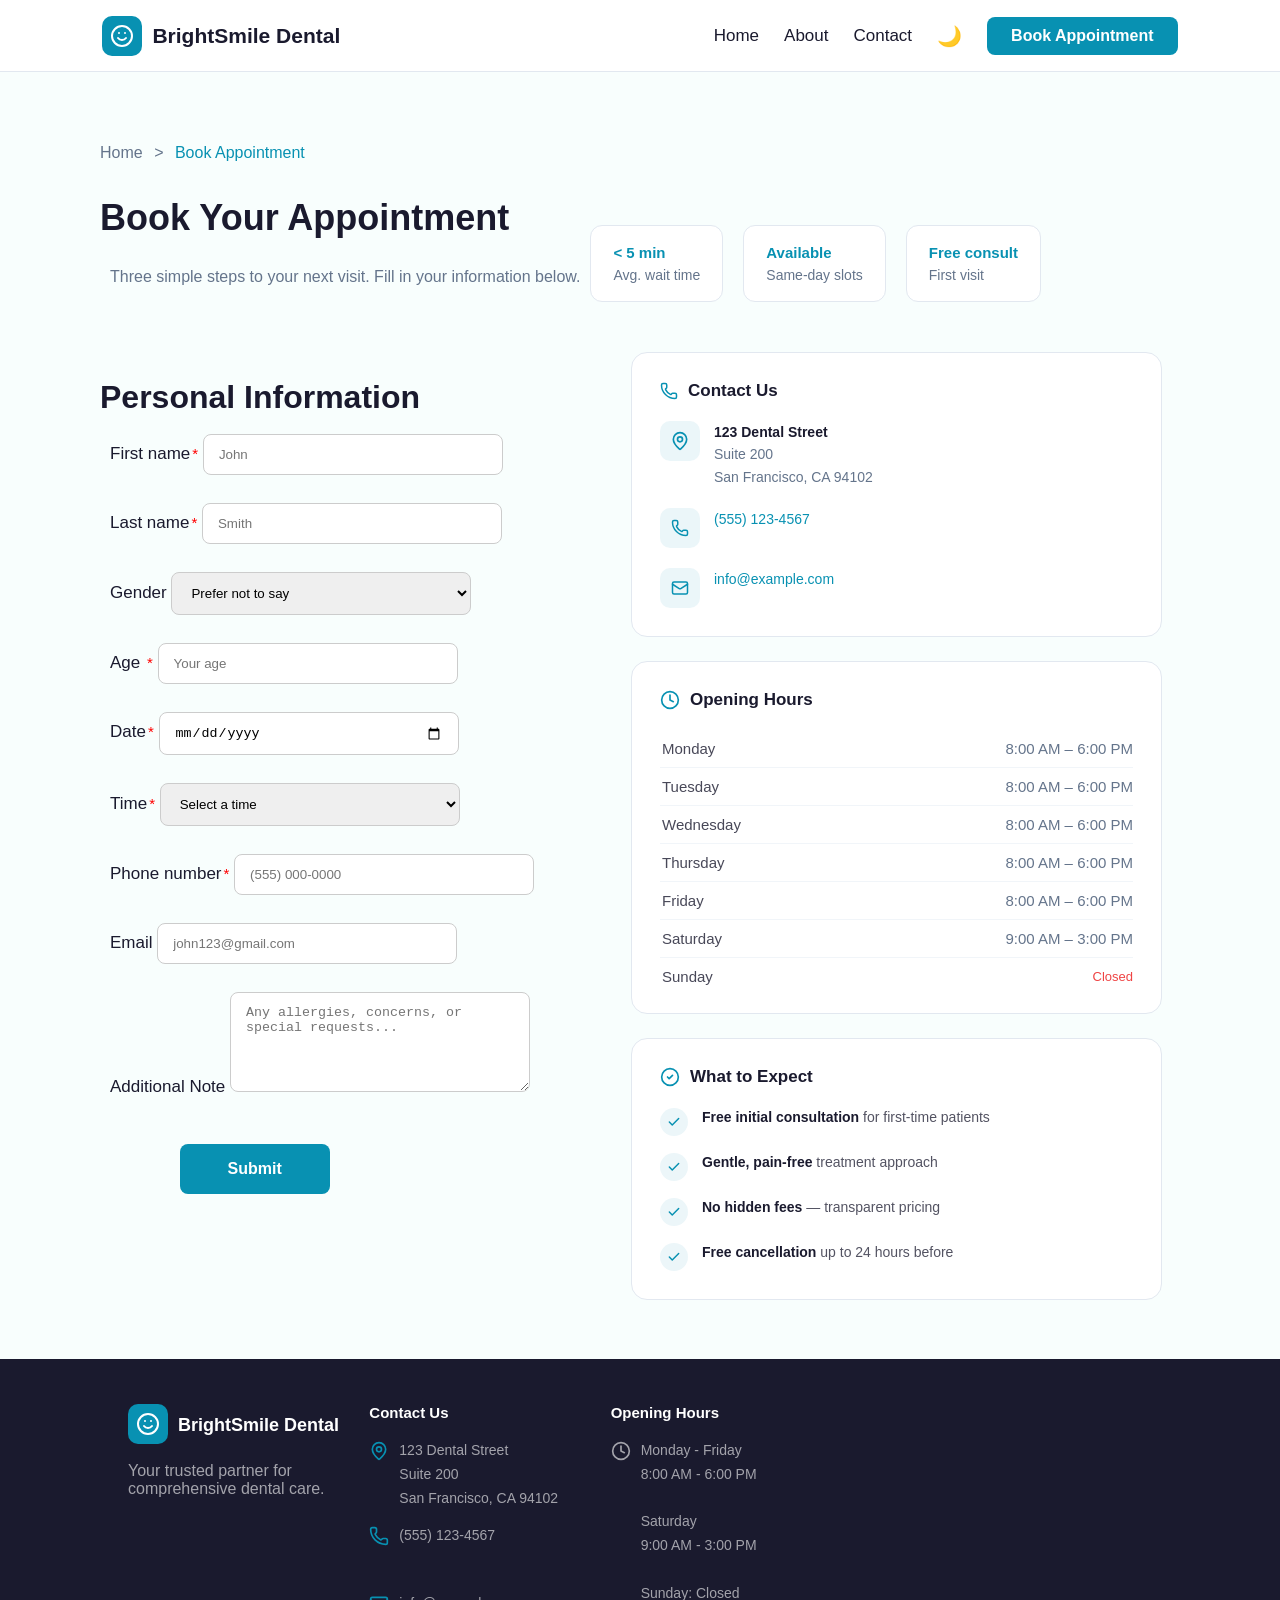
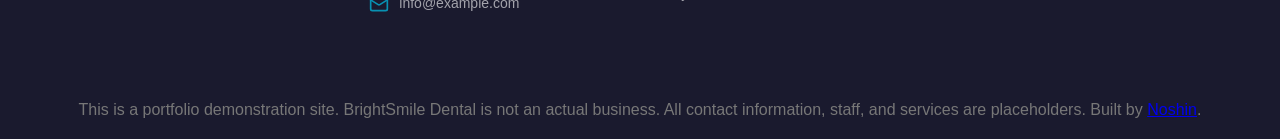
==== commit bd79f56f: "placeholders" ====
--- a/booking.html
+++ b/booking.html
@@ -189,7 +189,7 @@
                             </svg>
                         </div>
                         <div class="contact-text">
-                            <a href="mailto:info@brightsmile.com">info@brightsmile.com</a>
+                            <a href="mailto:info@example.com">info@example.com</a>
                         </div>
                     </div>
                 </div>
@@ -318,7 +318,7 @@
                     <br>
                     <div class="mail">
                         <div class="imail"><svg xmlns="http://www.w3.org/2000/svg" width="20" height="20" viewBox="0 0 24 24" fill="none" stroke="#0891B2" stroke-width="2" stroke-linecap="round" stroke-linejoin="round" class="lucide lucide-mail-icon lucide-mail"><path d="m22 7-8.991 5.727a2 2 0 0 1-2.009 0L2 7"/><rect x="2" y="4" width="20" height="16" rx="2"/></svg></div>
-                        info@brightsmile.com</div>
+                        info@example.com</div>
                 </div>
             </div>
             <div class="f3">
@@ -342,7 +342,11 @@
                     referrerpolicy="no-referrer-when-downgrade"></iframe>
             </div>
         </div>
-        <div class="separate">© 2026 BrightSmile Dental. All rights reserved.</div>
+        <div class="disclaimer" style="font-size: 16px; color: #777; text-align: center; padding: 20px;">
+        This is a portfolio demonstration site. BrightSmile Dental is not an actual business. 
+        All contact information, staff, and services are placeholders. 
+        Built by <a href="https://github.com/tnoshin">Noshin</a>.
+        </div>
     </div>
 </body>
 <script src="booking.js"></script>
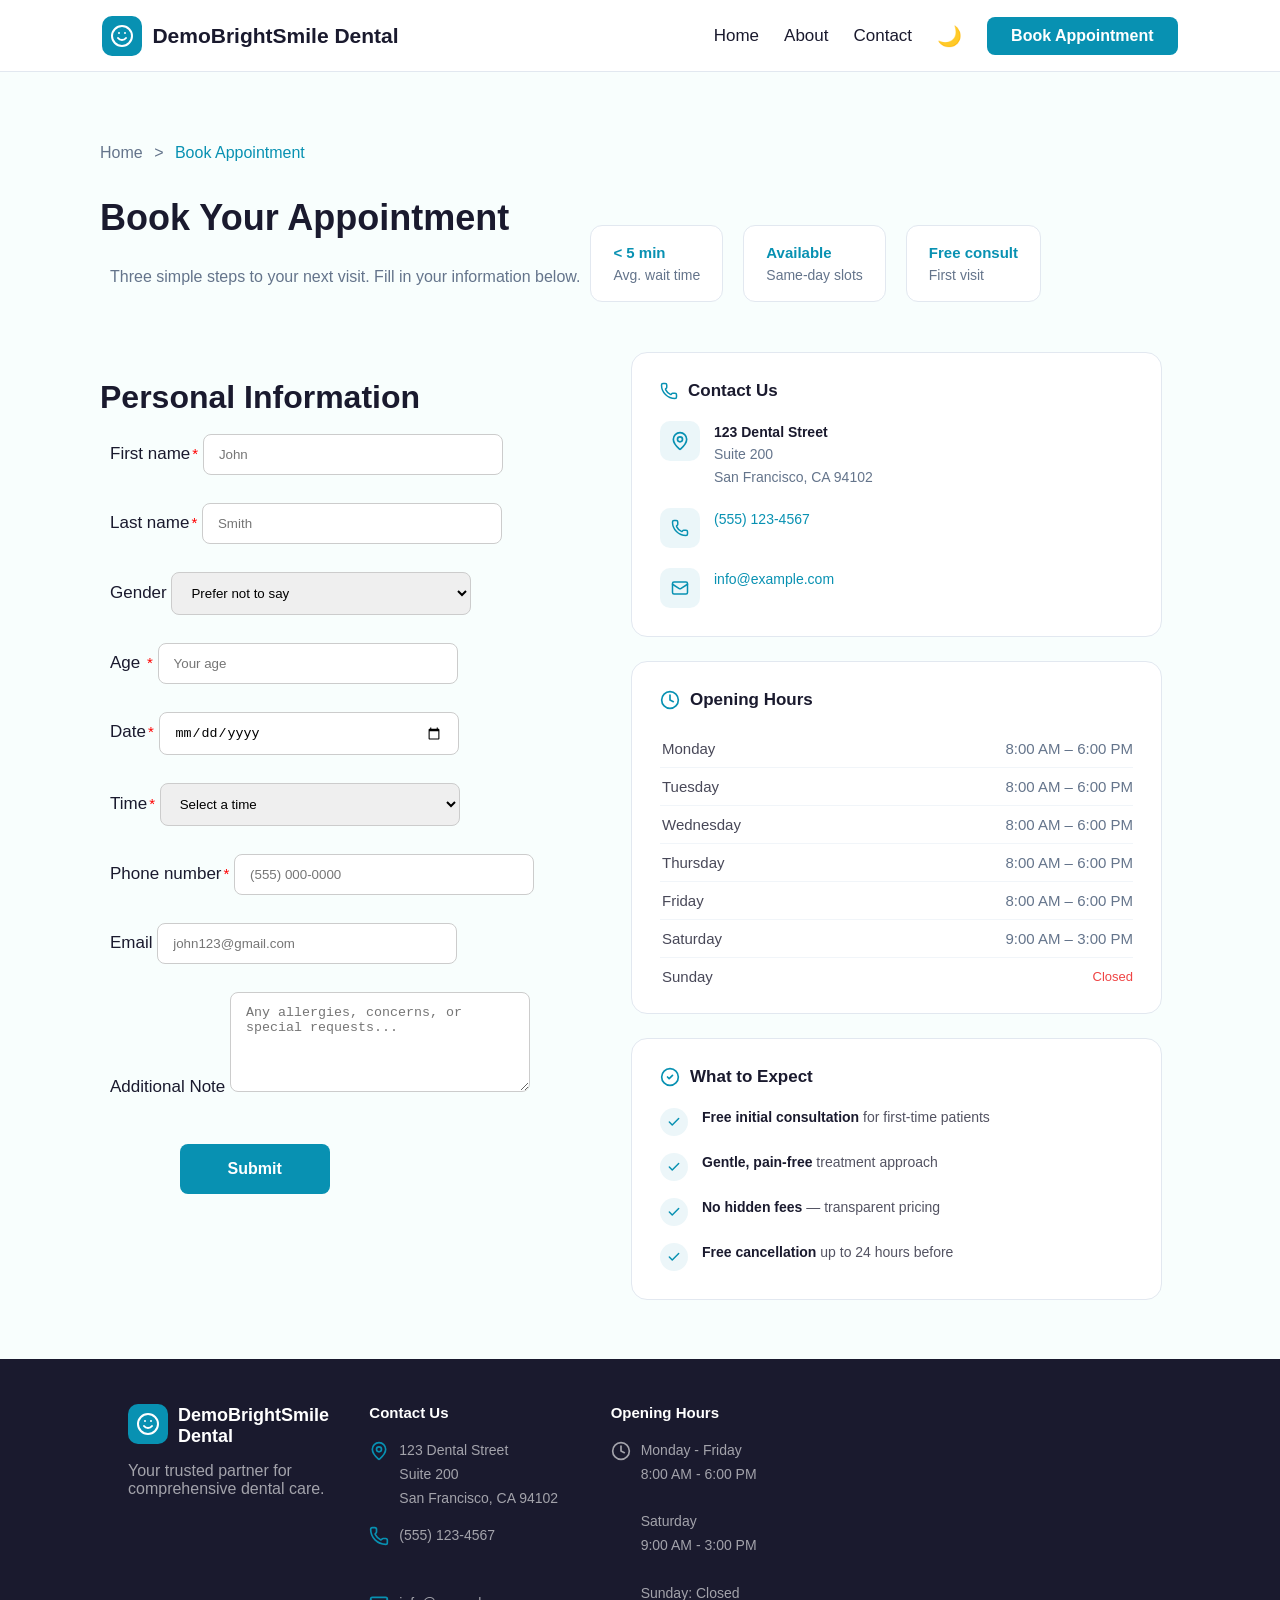
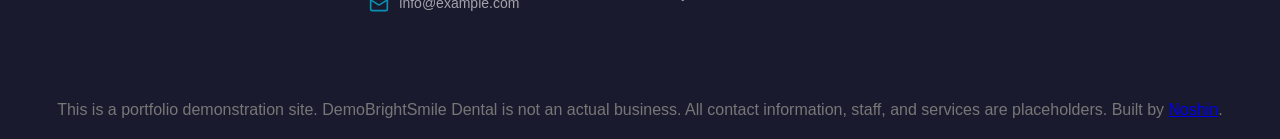
==== commit ecccec67: "brightsmile name change" ====
--- a/booking.html
+++ b/booking.html
@@ -21,7 +21,7 @@
                     <line x1="9" x2="9.01" y1="9" y2="9" />
                     <line x1="15" x2="15.01" y1="9" y2="9" />
                 </svg>
-                <a href="#" class="bsd">BrightSmile Dental</a>
+                <a href="#" class="bsd">DemoBrightSmile Dental</a>
             </div>
             <div class="nightmode">
                 <button class="moonphn" id="moonphn">🌙</button>
@@ -298,7 +298,7 @@
                     <line x1="9" x2="9.01" y1="9" y2="9" />
                     <line x1="15" x2="15.01" y1="9" y2="9" />
                 </svg></div>
-                    <div class="footern2">BrightSmile Dental</div>
+                    <div class="footern2">DemoBrightSmile Dental</div>
                 </div>
                 Your trusted partner for comprehensive dental care.
             </div>
@@ -343,7 +343,7 @@
             </div>
         </div>
         <div class="disclaimer" style="font-size: 16px; color: #777; text-align: center; padding: 20px;">
-        This is a portfolio demonstration site. BrightSmile Dental is not an actual business. 
+        This is a portfolio demonstration site. DemoBrightSmile Dental is not an actual business. 
         All contact information, staff, and services are placeholders. 
         Built by <a href="https://github.com/tnoshin">Noshin</a>.
         </div>
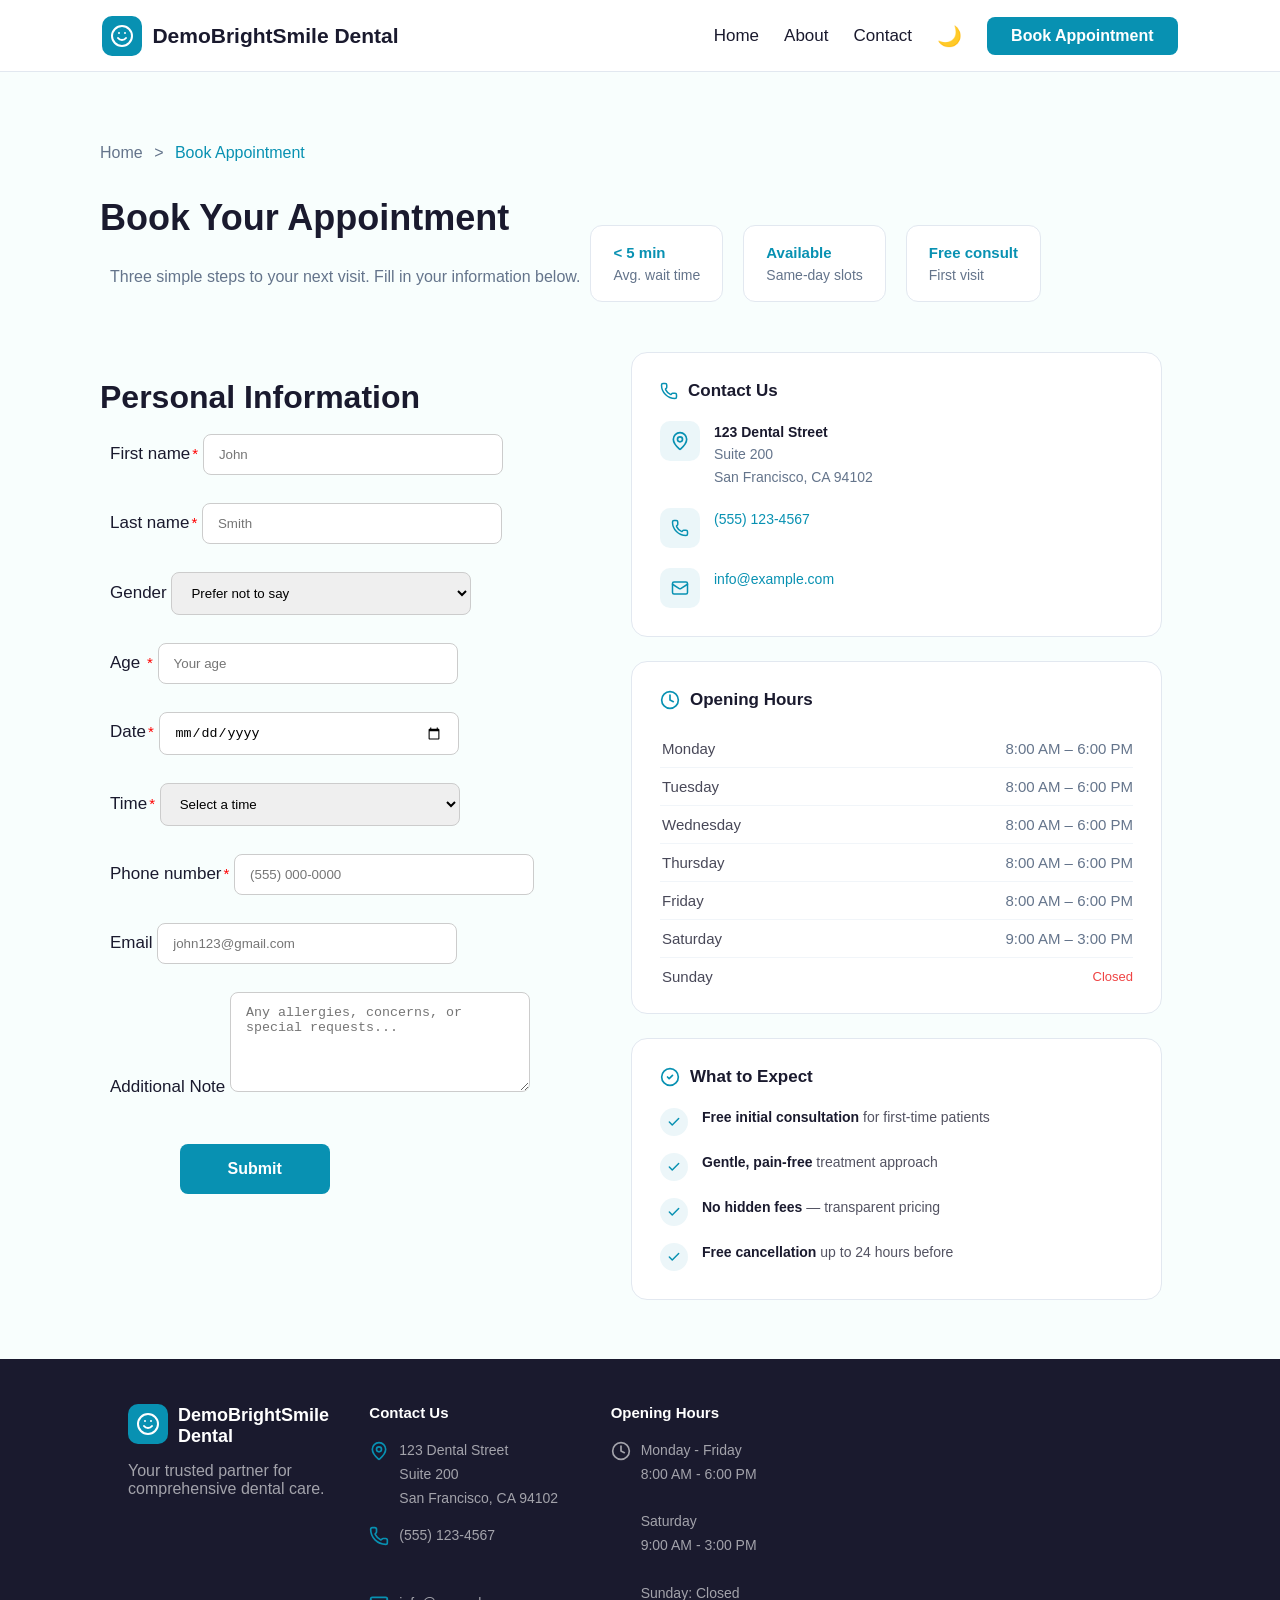
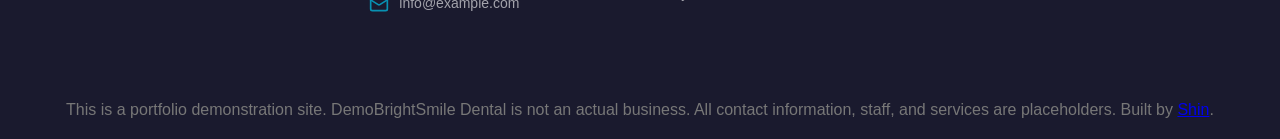
==== commit 01bab6fd: "github account edit-2" ====
--- a/booking.html
+++ b/booking.html
@@ -345,7 +345,7 @@
         <div class="disclaimer" style="font-size: 16px; color: #777; text-align: center; padding: 20px;">
         This is a portfolio demonstration site. DemoBrightSmile Dental is not an actual business. 
         All contact information, staff, and services are placeholders. 
-        Built by <a href="https://github.com/tnoshin">Noshin</a>.
+        Built by <a href="https://github.com/shint24">Shin</a>.
         </div>
     </div>
 </body>
